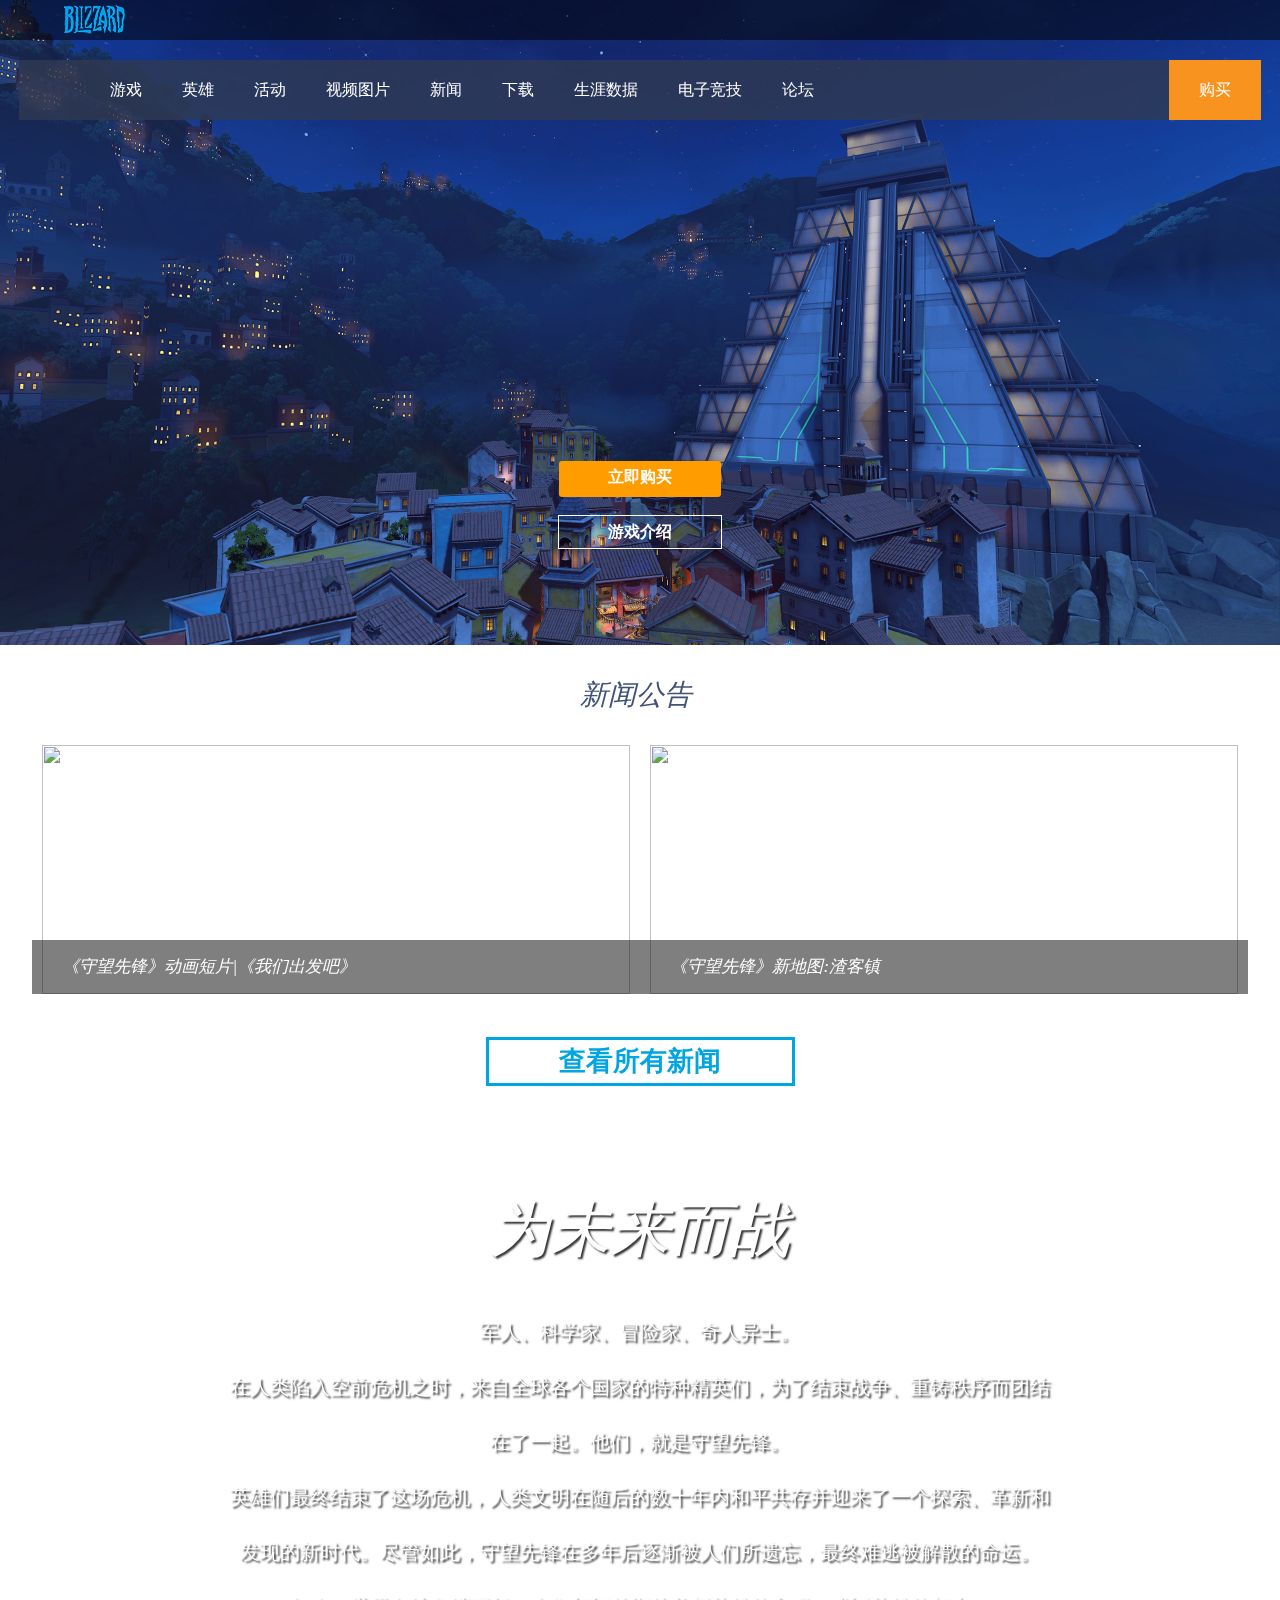
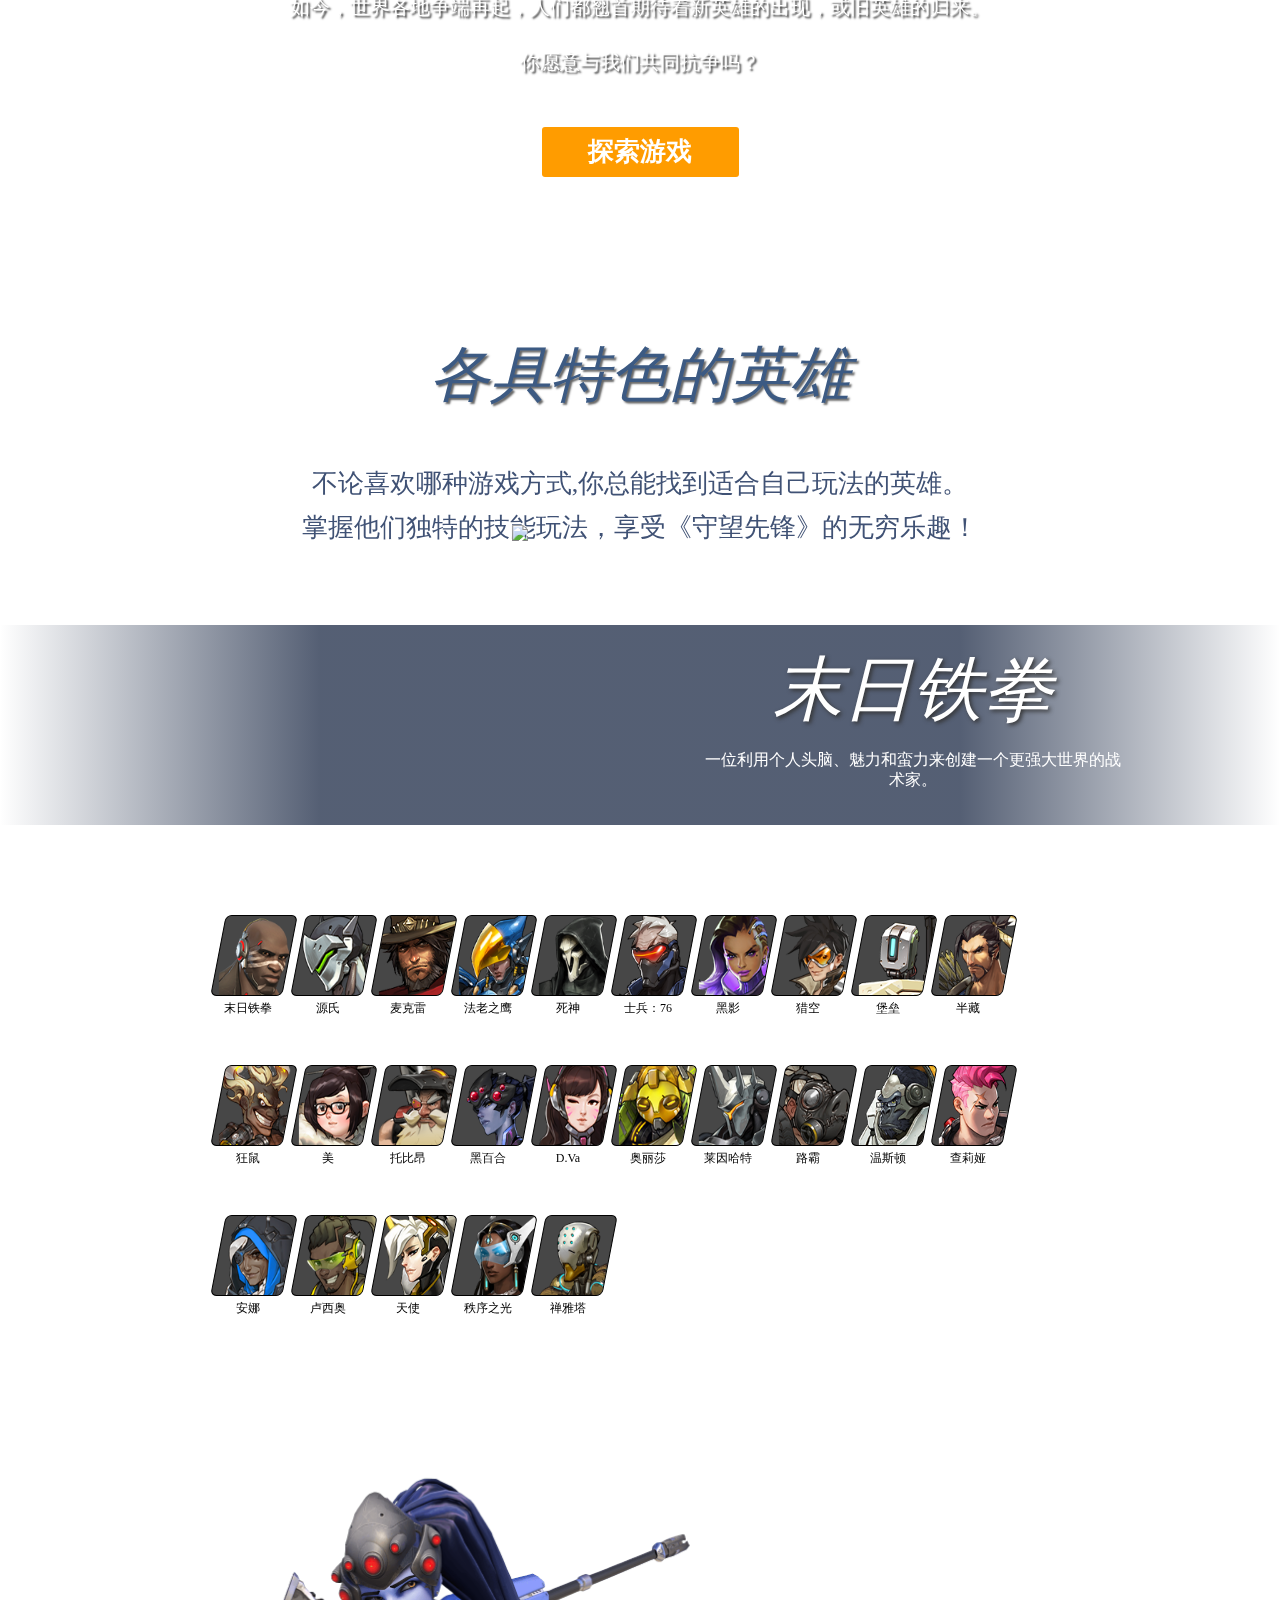
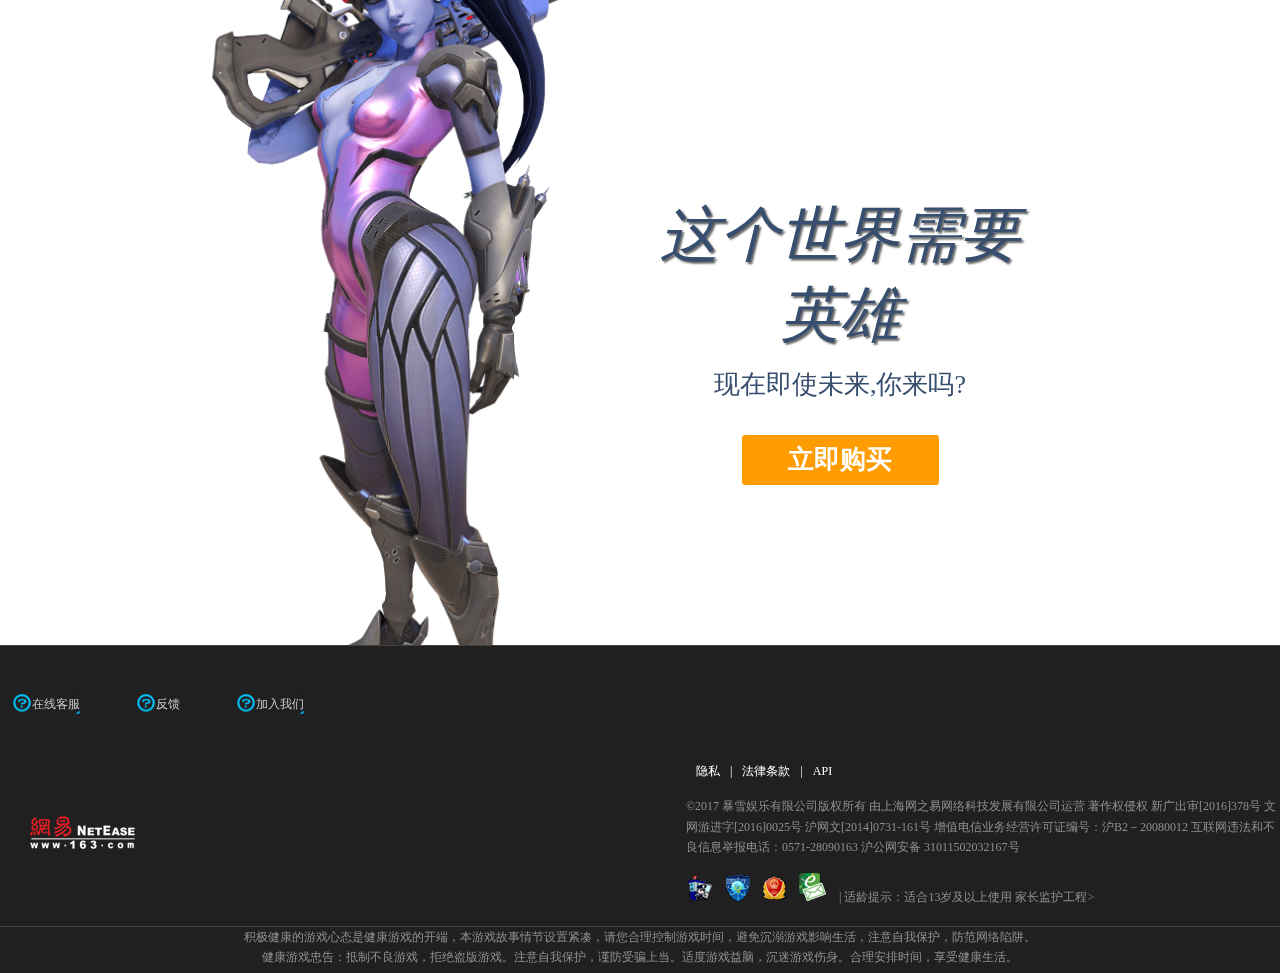
==== index.html @ 8cbaaf4b "first commit" ====
<!DOCTYPE html>
<html lang="en">
<head>
	<meta charset="UTF-8">
	<meta name="viewport" content="width=device-width,initial-scale=1, maximum-scale=1, minimum-scale=1, user-scalable=no">
	<title>《守望先锋》官方网站</title>
	<link rel="stylesheet" type="text/css" href="css/style.css">
	<link rel="stylesheet" type="text/css" href="css/index.css">
	<script src="js/jquery.min.js" type="text/javascript"></script>
	<script src="js/vidbg.js"></script>
	<script src="js/main.js"></script>
	<script src="js/template.js"></script>
</head>
<body>
<section>
	<header>
		<!-- js当检测到浏览器宽度小于等于1300px时不加载下面的注释代码 -->
		<div style="height:0;width:100%;z-index:-99;position:absolute;">
		    <div style="height:100%;width:100%;">
		      <section style="width:100%;height:100vh;z-index:-999;" class="section-first" data-vidbg-bg="mp4: video/3in1.mp4, poster: media/fallback.jpg" data-vidbg-options="loop: true, muted: true, overlay: false">
		      </section>
		  </div>
		</div>
		<div id="nav-top">
			<div class="navPc">
				<div class="navCenter">
					<a href="#"><div class="bzLogo"></div></a>
				</div>
			</div>
			<!-- 手机点击菜单的遮罩层 -->
			<div class="maskLayer"></div>
			<div class="navMobile">
				<div class="leftList">
					<!-- 手机端左侧navBar 点击list图标出现 -->
					<div class="Navbar-modleContent">
						<div class="Navbar-siteMenuLogo">
							<a href="#"><img src="images/ow-logo-small.png" alt=""></a>
						</div>
						<div class="Nav">
							<ul class="Nav-list">
								<li class="Nav-item"><a href="javascript:void(0);" class="Nav-link m-active">首页</a></li>
								<li class="Nav-item">
									<a href="javascript:void(0);" class="Nav-link">游戏
										<span class="dropdownIcon"></span>
									</a>
									<ul class="Nav-subNav">
										<li class="Nav-item"><a href=""  class="Nav-link">概述</a></li>
										<li class="Nav-item"><a href=""  class="Nav-link">补丁</a></li>
									</ul>
								</li>
								<li class="Nav-item"><a href="" class="Nav-link">英雄</a></li>
								<li class="Nav-item">
									<a href="javascript:void(0);" class="Nav-link">活动
										<span class="dropdownIcon"></span>
									</a>
									<ul class="Nav-subNav">
										<li class="Nav-item"><a href=""  class="Nav-link">雪国仙境</a></li>
										<li class="Nav-item"><a href=""  class="Nav-link">万圣夜惊魂</a></li>
										<li class="Nav-item"><a href=""  class="Nav-link">夏季运动会</a></li>
										<li class="Nav-item"><a href=""  class="Nav-link">周年庆典</a></li>
										<li class="Nav-item"><a href=""  class="Nav-link">国王行动</a></li>
									</ul>
								</li>
								<li class="Nav-item"><a href="" class="Nav-link">视频图片</a></li>
								<li class="Nav-item"><a href="" class="Nav-link">新闻</a></li>
								<li class="Nav-item"><a href="" class="Nav-link">下载</a></li>
								<li class="Nav-item"><a href="" class="Nav-link">生涯数据</a></li>
								<li class="Nav-item">
									<a href="" class="Nav-link">电子竞技
										<span class="u-rotateMinus45">→</span>
									</a>
								</li>
								<li class="Nav-item"><a href="" class="Nav-link">论坛</a></li>
							</ul>
						</div>
						<div class="u-textCenters"><a href="" class="btn-orange">立即购买</a></div>
						<div class="Navbar-siteMenuLogo"><img src="images/1%2Ffsbnet%2Fblizzard.png" alt=""></div>
						<div class="Navbar-modalClose"><span></span></div>
					</div>
				</div>
				<div class="rightList">
					<div class="Navbar-modalContent">
						<a href="" class="Navbar-mobileModalLogo">
							<span></span>
						</a>
						<div class="Navbar-accountDropdownLoggedOut">
							<div class="Navbar-modalSection">
								<a href="">
									<button class="Navbar-button">登录</button>
								</a>
							</div>
							<a href="" class="Navbar-accountDropdownLink Navbar-accountDropdownSupport">
								<div class="Navbar-icon1 Navbar-accountDropdownLinkIcon"></div>
								<div class="Navbar-accountDropdownLinkLabel">支持</div>
							</a>
							<a href="" class="Navbar-accountDropdownLink Navbar-accountDropdownSupport">
								<div class="Navbar-icon2 Navbar-accountDropdownLinkIcon"></div>
								<div class="Navbar-accountDropdownLinkLabel">账户</div>
							</a>
							<a href="" class="Navbar-accountDropdownLink Navbar-accountDropdownSupport">
								<div class="Navbar-icon3 Navbar-accountDropdownLinkIcon"></div>
								<div class="Navbar-accountDropdownLinkLabel">注册</div>
							</a>
						</div>
						<a href="" class="Navbar-modalLink">
							<div class="Navbar-modalLinkLabel">首页</div>
						</a>
						<div class="Navbar-gamesExpandable">
							<div class="Navbar-expandableToggle">
								<div class="Navbar-expandableLabel">游戏</div>
								<div class="Navbar-expandableIcon"></div>
							</div>
							<div class="Navbar-expandableContainer">
								<div class="Navbar-expandableContent">
									<ul class="Navbar-gameList">
										<a href="" class="Navbar-expandableItem">
											<div class="Navbar-expandableItemImage"></div>
											<div class="Navbar-expandableItemLabel">
												守望先锋<span class="Navbar-registered">®</span>
											</div>
										</a>
										<a href="" class="Navbar-expandableItem">
											<div class="Navbar-expandableItemImage"></div>
											<div class="Navbar-expandableItemLabel">
												魔兽世界<span class="Navbar-registered">®</span>
											</div>
										</a>
										<a href="" class="Navbar-expandableItem">
											<div class="Navbar-expandableItemImage"></div>
											<div class="Navbar-expandableItemLabel">
												炉石传说<span class="Navbar-registered">®</span>
											</div>
										</a>
										<a href="" class="Navbar-expandableItem">
											<div class="Navbar-expandableItemImage"></div>
											<div class="Navbar-expandableItemLabel">
												风暴英雄<span class="Navbar-registered">®</span>
											</div>
										</a>
										<a href="" class="Navbar-expandableItem">
											<div class="Navbar-expandableItemImage"></div>
											<div class="Navbar-expandableItemLabel">
												星际争霸<span class="Navbar-registered">®</span> II
											</div>
										</a>
										<a href="" class="Navbar-expandableItem">
											<div class="Navbar-expandableItemImage"></div>
											<div class="Navbar-expandableItemLabel">
												暗黑破坏神<span class="Navbar-registered">®</span> III
											</div>
										</a>
									</ul>
								</div>
							</div>
						</div>


						<a href="" class="Navbar-modalLink">
							<div class="Navbar-modalLinkLabel">商城</div>
						</a>
						<a href="" class="Navbar-modalLink">
							<div class="Navbar-modalLinkLabel">新闻</div>
						</a>
						<div class="Navbar-esportsExpandable">
							<div class="Navbar-expandableToggle">
								<div class="Navbar-expandableLabel">电子竞技</div>
								<div class="Navbar-expandableIcon"></div>
							</div>
							<div class="Navbar-expandableContainer">
								<div class="Navbar-expandableContent">
									<ul class="Navbar-esportList">
										<a href="" class="Navbar-expandableItem">
											<div class="Navbar-expandableItemLabel">守望先锋电竞官网</div>
										</a>
										<a href="" classs="Navbar-expandableItem">
											<div class="Navbar-expandableItemLabel">- 守望先锋联赛</div>
										</a>
										<a href="" class="Navbar-expandableItem">
											<div class="Navbar-expandableItemLabel">- 守望先锋世界杯</div>
										</a>
										<a href="" class="Navbar-expandableItem">
											<div class="Navbar-expandableItemLabel">- 守望先锋职业系列赛</div>
										</a>
										<a href="" class="Navbar-expandableItem">
											<div class="Navbar-expandableItemLabel">炉石传说黄金系列赛</div>
										</a>
										<a href="" class="Navbar-expandableItem">
											<div class="Navbar-expandableItemLabel">HGC黄金风暴联赛</div>
										</a>
										<a href="" class="Navbar-expandableItem">
											<div class="Navbar-expandableItemLabel">星际争霸II黄金职业联赛</div>
										</a>
										<a href="" class="Navbar-expandableItem">
											<div class="Navbar-expandableItemLabel">魔兽争霸III黄金联赛</div>
										</a>
									</ul>
								</div>
							</div>
						</div>
						<div class="Navbar-modalClose">
							<span></span>
						</div>
					</div>
				</div>
				<a class="centerList">
					<img src="images/1%2Ffsbnet%2Fow-logo-mobile.png" alt="">
				</a>
			</div>

		</div>
		<nav class="mainNav">
			<ul class="navList">
				<li class="navLogo"><a href="#"></a></li>
				<li class="nav gameA "><a href="#" class="navWd">游戏</a>
					<ul class="secnav">
						<li class="secsay"><a href="#">概述</a></li>
						<li class="secding"><a href="#">补丁</a></li>
					</ul>
				</li>
				<li class="nav"><a href="hero.html" class="navWd">英雄</a></li>
				<li class="nav gameB "><a href="#" class="navWd">活动</a>
					<ul class="secnav">
						<li><a href="#">夏季运动会</a></li>
						<li><a href="#">周年庆典</a></li>
						<li><a href="#">国王行动</a></li>
					</ul>
				</li>
				<li class="nav"><a href="video.html" class="navWd">视频图片</a></li>
				<li class="nav"><a href="news.html" class="navWd">新闻</a></li>
				<li class="nav"><a href="download.html" class="navWd">下载</a></li>
				<li class="nav"><a href="#" class="navWd">生涯数据</a></li>
				<li class="nav"><a href="#" class="navWd">电子竞技</a></li>
				<li class="nav"><a href="#" class="navWd">论坛</a></li>
				<li class="buyWd"><a href="#"  class="navWd">购买</a></li>
			</ul>
		</nav>
		<div class="logo"></div>
		<div class="buy"><a href="#">立即购买</a></div>
		<div class="introduce"><a href="#" class="introWd">游戏介绍</a></div>
		<div class="newsBest">
			<div class="flex-item">
				<img src="images/1%2Fassets%2Fimg%2Fpages%2Fhome%2Fanniversary%2Fgoty.png" alt="" class="goty">
			</div>
		</div>
	</header>
	<article>
		<div class="bg"></div>
		<div class="news">
			<ul class="newsNitice"><i>新闻公告</i></ul>
			<ul id="newsCon">
			</ul>
			<a href="#"><ul class="lookNews">查看所有新闻</ul></a>
		</div>			
		<div class="future">
			<ul class="futruePic"></ul>
			<ul class="futrueWd">
				<i>为未来而战</i><br>
					军人、科学家、冒险家、奇人异士。 <br>
					在人类陷入空前危机之时，来自全球各个国家的特种精英们，为了结束战争、重铸秩序而团结<br>在了一起。他们，就是守望先锋。<br> 
					英雄们最终结束了这场危机，人类文明在随后的数十年内和平共存并迎来了一个探索、革新和<br>发现的新时代。尽管如此，守望先锋在多年后逐渐被人们所遗忘，最终难逃被解散的命运。 <br>
					如今，世界各地争端再起，人们都翘首期待着新英雄的出现，或旧英雄的归来。<br> 
					你愿意与我们共同抗争吗？</ul>
			<ul class="search">探索游戏</ul>
		</div>
		<div id="hero"></div>
		<div class="black"></div>
		<div id="need">
			<div class="pic"></div>
			<li class="need"><i>这个世界需要英雄</i></li>
			<li class="now">现在即使未来,你来吗?</li>
			<li class="now"><p class="nowBuy">立即购买</p></li>
		</div>
		<!-- 只有width为375以下才会出现 -->
		<div class="phoneExcessive">
			
		</div>
		<!-- pad最小宽768px的立即购买 -->
		<div class="padBuy">
			<h2>立即购买</h2>
			<div class="padBg">
				<div class="padPeople"></div>
			</div>
			<div class="padWd">
				<p>
					现在即使未来,你来吗?
					<br />
					这个世界需要英雄
				</p>
			</div>
		</div>
	</article>
	<footer>
		<div class="center">
			<div class="inline">
				<ul><a href="#">在线客服</a></ul>
				<ul><a href="#">反馈</a></ul>
				<ul><a href="#">加入我们</a></ul>
			</div>
			<div class="con">
				<ul class="footBzLogo">
					<li class="BzH"></li>
					<li><a href="#"> <img src="images/1%2Fimages%2Flayout%2Fblizzard.png" alt=""></a></li></ul>
				<ul class="footWyLogo">
					<li class="WyH"></li>
					<li><a href="#"> <img src="images/k6LwtZg9qTLV+L1H8dcCDABpa1LfmJxl3wAAAABJRU5ErkJggg==.png" alt=""></a></li></ul>
				<ul class="police">
					<li class="privacy">
						<a href="#">隐私</a><span>|</span><a href="#">法律条款</a><span>|</span><a href="#">API</a>
					</li>
					<li class="myself">©2017 暴雪娱乐有限公司版权所有 由上海网之易网络科技发展有限公司运营 著作权侵权 新广出审[2016]378号
										文网游进字[2016]0025号 沪网文[2014]0731-161号 增值电信业务经营许可证编号：沪B2－20080012
										互联网违法和不良信息举报电话：0571-28090163 沪公网安备 31011502032167号
					</li>
					<li class="police_hint">
						<a href="#"><img src="images/police.png" alt=""></a>
						<a href="#"><img src="images/sAAAAASUVORK5CYII=.png" alt=""></a>
						<a href="#"><img src="images/sgs-icon.png" alt=""></a>
						<a href="#"><img src="images/icon20120516.png" alt=""></a>
						| 适龄提示：适合13岁及以上使用   家长监护工程>
					</li>
				</ul>
			</div>
			<div class="hint">
				积极健康的游戏心态是健康游戏的开端，本游戏故事情节设置紧凑，请您合理控制游戏时间，避免沉溺游戏影响生活，注意自我保护，防范网络陷阱。 <br/>
				健康游戏忠告：抵制不良游戏，拒绝盗版游戏。注意自我保护，谨防受骗上当。适度游戏益脑，沉迷游戏伤身。合理安排时间，享受健康生活。
			</div>
		</div>
	</footer>
</section>
<script>
	//手机端弹出层菜单
	$('.leftList').click(function(){
		$('.Navbar-modleContent').animate({'display':'block'},
			function(){
				$('.Navbar-modleContent').animate({'left':'0'},
				function(){
					$('.maskLayer').show();
			})
		});
	});

	$('.Navbar-modalClose').eq(0).click(function(){
		$('.Navbar-modleContent').animate({'left':'-320px'},
			function(){
				$('.Navbar-modleContent').css({'display':'none'})
		});
	});
		
	$('.rightList').click(function(){
		$('.Navbar-modalContent').animate({'display':'block'},
			function(){
				$('.Navbar-modleContent').animate({'left':'0'},
				function(){
					$('.maskLayer').show();
			})
		});
	});

	$('.Navbar-modalClose').eq(1).click(function(){
		$('.Navbar-modleContent').animate({'left':'-320px'},
			function(){
				$('.Navbar-modalContent').css({'display':'none'},
				function(){
					$('.maskLayer').hide();
			})
		});
	});		
	//弹出层菜单的二级菜单
	$('.Nav-item').eq(1).click(function(){
		$('.Nav-subNav').eq(0).stop().slideToggle();
	});
</script>

</body>
</html>
---- css/style.css ----
@charset "utf-8";

/* CSS Document */

body,header,ul,ol,li,p,dl,dt,dd,input,form,h1,h2,h3,h4,h5,h6,video,i {margin: 0; padding: 0;}
img {border: none;}
ul {list-style: none;}
li {list-style: none;}
body {font-size: 12px;line-height: 1.7em;}
a {text-decoration: none; color: #000;}
input:focus {outline: none}
.fl { float: left}
.fr {float: right}
.abs {position: absolute}
.rel {position: relative}
.clear {clear: both;height: 0;overflow: hidden;}
/* section begin */

/* header begin */
header{height:784px;width:100%;position:relative;}

header .covervid-wrapper { 
position: absolute; 
top: -70px; 
left: 0;
width: 100%;
z-index: -999;
margin:0 auto;} 
header #nav-top{width: 100%;height:35px;background:rgba(0,0,0,.5);padding-top:5px;}
header #nav-top .navCenter{width: 90%;margin:0 auto;}
header #nav-top .navCenter .bzLogo{float:left;width: 63px;height: 30px;background:url(../images/jveAJdl8KpNHUTXAAAAAElFTkSuQmCC.png) no-repeat -18px -81px;}
header #nav-top .navCenter .bzLogo:hover{background:url(../images/jveAJdl8KpNHUTXAAAAAElFTkSuQmCC.png) no-repeat -18px -125px;}
header nav{position:relative;width: 96%;margin:0 auto;height:60px;background:rgba(48,58,82,0.8);margin-top: 20px;line-height:60px;padding:0 0 0 1%;z-index:9;}
header nav ul.navList li{float:left;}
header nav ul.navList li.navLogo{width:245px;height:60px;}
header nav ul.navList li.navLogo>a{display:block;width:100%;height:100%;background:url(../images/ow-logo-mobile.png) no-repeat center;}
header nav ul.navList li.nav{font-size:16px;padding:0 20px;}
header nav ul.navList li.nav:hover{background:#505866;cursor:pointer;}
header nav ul.navList li.gameA{background:url(../images/1%2Fassets%2Fimg%2Ficons%2Fmenus%2Fcaret-gray.png) no-repeat right center;}
header nav ul.navList li.gameA:hover .secnav{display:block;}
header nav ul.navList li.gameA .secnav{display:none;width: 85%;padding-left:15%;position:absolute;left:0;top:60px;background:rgba(48,58,82,0.9);}
header nav ul.navList li.gameA .secnav li{font-size:12px;}
header nav ul.navList li.gameA .secnav li a{margin:0 20px;padding-left:10px;}
header nav ul.navList li.gameA .secnav li a:hover{border-left:1px solid #66D9EF;}
header nav ul.navList li.gameB{background:url(../images/1%2Fassets%2Fimg%2Ficons%2Fmenus%2Fcaret-gray.png) no-repeat right center;}
header nav ul.navList li.gameB:hover .secnav{display:block;}
header nav ul.navList li.gameB .secnav{display:none;width:77%;padding-left:23%;position:absolute;left:0;top:60px;background:rgba(48,58,82,0.9);}
header nav ul.navList li.gameB .secnav li{font-size:12px;}
header nav ul.navList li.gameB .secnav li a{margin:0 20px;padding-left:10px;}
header nav ul.navList li.gameB .secnav li a:hover{border-left:1px solid #66D9EF;}
header nav ul.navList li.buyWd{float:right;background:#F7931E;padding:0 30px;font-size:16px;}
header nav ul.navList li.buyWd:hover{background:#FFB033;cursor:pointer;}
header nav ul.navList a.navWd{color:#fff;}
header .logo{background:url(../images/esports-ow.png) no-repeat;width: 200px;height: 360px;margin:0 auto;margin-top:50px;}

header .buy{width: 198px;height: 54px;line-height:54px;background:#FF9C00;margin:0 auto;font-size:32px;text-align:center;font-weight:800;border-radius: 3px; cursor: pointer;}
header .buy:hover{background:#FFB033;cursor:pointer;}
header .buy a{color:#fff;}
header .introduce{width: 192px;font-size:16px;font-weight:800;height: 32px;line-height:32px;border:3px solid #fff;text-align:center;margin:0 auto;margin-top:18px;}
header .introduce a{color:#fff;}
header .introduce:hover{background:#fff;cursor:pointer;}
header .introduce:hover .introWd{color:#000;}
/*手机端遮罩层*/
.maskLayer{display:none;position:fixed;top:0;left:0;height:100vh;width:100vh;background:rgba(0,0,0,.5);z-index:1;overflow:hidden;}

/*手机端左侧navBar 点击list图标出现*/
.Navbar-modleContent{width:320px;height:736px;z-index:30;background:#2a3751;position:fixed;z-index:99999999;top:0;left:-320px;bottom:0;overflow-x:hidden;overflow-y:auto;}
.Navbar-siteMenuLogo{width:160.2px;position:relative;margin:20px auto;text-align:center;}
.Nav{box-sizing:border-box;}
.Nav-list{}
.Nav-item{font-size: inherit;}
.Nav-link{color: rgba(255,255,255,.85);border-top: 1px solid #313d56;position: relative;display: block;letter-spacing: .05em;padding: 15px 25px;text-align: left;border-left: 4px solid transparent;}
/*电子竞技的箭头*/
.u-rotateMinus45{display:inline-block;transform:rotate(-45deg);color: rgba(255,255,255,.85);}
.Nav-subNav{display:none;list-style:none;margin:0;padding:0;}
/*二级菜单的箭头*/
.dropdownIcon{display:inline-block;width:16px;height:16px;margin-left:5px;vertical-align:middle;background:url(../images/jveAJdl8KpNHUTXAAAAAElFTkSuQmCC.png) no-repeat -145px -128px;}

/*点击关闭*/
.Navbar-modalClose{position:absolute;z-index:31;top:0;left:0;height:48px;width:48px;color:#00aeff;transition:color 200ms,background-color 200ms;cursor:pointer;}
.Navbar-modalClose span{position:absolute;top:12px;bottom:12px;left:12px;right:12px;width:24px;height:24px;background:url(../images/jveAJdl8KpNHUTXAAAAAElFTkSuQmCC.png) no-repeat -96px -125px;color:#00aeff;}
/*购买*/
.u-textCenters{box-sizing:border-box;}
.btn-orange{box-sizing:border-box;display:block;width:100%;text-align:center;padding:15px 25px;border-left:4px solid transparent;background:#f7931e;line-height:1;font-size:1.3rem;color:rgba(255,255,255,.85);border-top:1px solid #313d56;letter-spacing:.05em;}


/*手机端右侧navBar 点击list头像图标出现*/
.Navbar-modalContent{width:320px;height:736px;z-index:30;background:#151A23;position:fixed;top:0;right:-320px;bottom:0;overflow-x:hidden;overflow-y:auto;font-size:16px;color:#B9BABD;}
.Navbar-modalContent>a{display:block;box-sizing:border-box;color:#B9BABD;}
.Navbar-mobileModalLogo{height:80px;color:#00aeff;position:relative;box-sizing:border-box;}
.Navbar-mobileModalLogo span{position:absolute;top:50%;left:50%;width:89px;height:40px;background:url(../images/jveAJdl8KpNHUTXAAAAAElFTkSuQmCC.png) no-repeat -18px -17px;transform: translate(-50%,-50%);}
.Navbar-accountDropdownLoggedOut{box-sizing:border-box;border-top: solid 1px rgba(255,255,255,.08);}
.Navbar-modalSection{padding:20px;}

/*登录按钮*/
.Navbar-modalSection:first-child{border-top: none;}
.Navbar-button{width:100%;display:inline-block;background:#0e86ca;border:1px solid #00aeff;padding:8px 50px;text-align:center;cursor:pointer;color:#fff;border-radius:3px;font-size:16px;font-family:"Source Sans Pro",Helvetica,Arial,sans-serif;}

.Navbar-accountDropdownLink{display:flex;flex-direction:row;align-items:center;border-top:1px solid rgba(255,255,255,.08);padding:0 20px;height:44px;line-height:44px;font-size:16px;}
.Navbar-accountDropdownLinkIcon{display:inline-block;width:1.5em;height:1.5em;margin-right:5px;background:url(../images/jveAJdl8KpNHUTXAAAAAElFTkSuQmCC.png) no-repeat;}
.Navbar-icon1{background-position:-141px -72px;}
.Navbar-icon2{background-position:-141px -14px;}
.Navbar-icon3{background-position: -198px -16px;}
.Navbar-accountDropdownLinkLabel{display:inline-block;color:#B9BABD;}
.Navbar-modalContent .Navbar-modalLink{display:flex;flex-direction:row;align-items:center;border-top:1px solid rgba(255,255,255,.08);padding:0 20px;height:44px;}

/*游戏*/
.Navbar-modalLinkLabel{display:inline-block;line-height:1.4;box-sizing:border-box;}
.Navbar-gamesExpandable,.Navbar-expandableToggle{position:relative;box-sizing:border-box;}
.Navbar-expandableToggle{display:flex;flex-direction:row;align-items:center;border-top:1px solid rgba(255,255,255,.07);cursor:pointer;height:44px;line-height:44px;padding:0 20px;}
.Navbar-expandableLabel{display:inline-block;}
.Navbar-expandableIcon{width:16px;height:16px;margin-left:5px;background:url(../images/jveAJdl8KpNHUTXAAAAAElFTkSuQmCC.png) no-repeat -145px -126px;}

/*游戏列表*/
.Navbar-expandableContainer{position:relative;border-top:1px solid rgba(255,255,255,.08);display:none;}
.Navbar-expandableContent{position:absolute;bottom:0;left:0;right:0;}
.Navbar-expandableItemImage{background:url(../images/1%2Ffsbnet%2Flogo-mobile-ow.png) no-repeat;margin-right:5px;width:1.5em;height:1.5em;display:inline-block;background-size:cover;}
.Navbar-expandableItem{display:flex;flex-direction:row;align-items:center;border-top:1px solid rgba(255,255,255,.07);cursor:pointer;height:44px;line-height:44px;padding:0 20px;color: #00aeff;} 
.Navbar-esportsExpandable{position:relative;}
.navMobile{display:none;}
/* header end */

/* footer begin */
section footer{height:327px;border-top:1px solid #414141; background:#202020;}
section footer .center{width: 1000px;margin:0 auto;}
section footer .center .inline{height:67px;padding-top:48px;}
section footer .center .inline ul{float:left;padding-left:22px;margin-left:10px;margin-right:44px;background:url(../images/jveAJdl8KpNHUTXAAAAAElFTkSuQmCC.png) no-repeat -140px -100px;}
section footer .center .inline ul a{color:#ccc;}
section footer .center .inline ul a:hover{color:#fff;}
section footer .center .con{height: 165px;}
section footer .center .con ul{float:left;}
section footer .center .con ul.footBzLogo li.BzH{height:15px;}
section footer .center .con ul.footWyLogo{margin-left:30px;}
section footer .center .con ul.footWyLogo li.WyH{height:55px;}
section footer .center .con ul.police{float:right;width: 594px;}
section footer .center .con ul.police li.privacy{color:#fff;}
section footer .center .con ul.police li.privacy a{color:#FFF;margin:0 10px;}
section footer .center .con ul.police li.myself{margin-top:15px;color:#8F8F8F;}
section footer .center .con ul.police li.police_hint{height:36px; line-height:36px;margin-top:15px;color:#8F8F8F;line-height:36px;clear:both;}
section footer .center .con ul.police li.police_hint a{margin-right:10px;}
section footer .center .hint{height:45px;border-top:1px solid #414141;text-align:center;color:#8F8F8F;line-height:20px;}
/* footer end */

/* section end */


/*1300px兼容*/
@media screen and (max-width:1300px) {
    /*logo*/
    header nav ul.navList li.navLogo{width:58px;height:58px;}
    header nav ul.navList li.navLogo>a{display:block;width:100%;height:100%;background:url(../images/1%2Fassets%2Fimg%2Fnav-logo-condensed.png) no-repeat center;}
    header .logo{width:100%;height:149px;margin:0;background:url(../images/1%2Fassets%2Fimg%2Fpages%2Fhome%2Fanniversary%2Flogo-dark-overwatch-text.png) no-repeat center;}
    header .buy{width:162px;height:36px;font-size:1.6rem;margin-top:12rem;}
    header .buy>a{font-size:1rem;line-height:2rem;display:block;}
    header .introduce{width:162px;border:1px solid #fff;}
    section footer .center{width:100%;}
}
@media screen and (max-width:768px) {
    /*logo*/
    header nav ul.navList li.navLogo{width:58px;height:58px;}
    header nav ul.navList li.navLogo>a{display:block;width:100%;height:100%;background:url(../images/1%2Fassets%2Fimg%2Fnav-logo-condensed.png) no-repeat center;}
    header .logo{width:100%;height:106px;margin:0;background:url(../images/1%2Fassets%2Fimg%2Fpages%2Fhome%2Fanniversary%2Flogo-dark-overwatch-text.png) no-repeat center;}
    header nav ul.navList li.nav{font-size:0.8rem;padding:0 16px;}
    header nav ul.navList li.buyWd{float:right;background:#F7931E;padding:0 12px;font-size:0.8rem;}
    header .buy{width:180px;height:36px;font-size:1.6rem;margin-top:9rem;}
    header .buy>a{font-size:1rem;height:2rem;line-height:2rem;display:block;color:#000;}
    header .introduce{width:180px;border:1px solid #fff;font-size:0.9rem;}
    footer .inline,footer .footBzLogo,footer .footWyLogo,footer .hint{display:none;}
    section footer .center{width:768px;}
    section footer{height:358px;width:100%;}
    section footer .center .con{width:100%;height:125px;padding:50px 0;margin:0;}
    section footer .center .con .police{padding:0 38px 30px;border-bottom:1px solid #383838;}
    section footer .center .con ul.police{float:left;width: 594px;}
}
@media screen and (max-width:414px) {
    header nav,header #nav-top .navPc{display:none;}
    header #nav-top{height:48px;padding:0;}
    .navMobile{display:block;}
    header #nav-top .navMobile{height:48px;}
    header #nav-top .navMobile .leftList{height:48px;width:48px;float:left;background:url(../images/jveAJdl8KpNHUTXAAAAAElFTkSuQmCC.png) no-repeat -188px -67px;}
    header #nav-top .navMobile .rightList{height:48px;width:48px;float:right;background:url(../images/jveAJdl8KpNHUTXAAAAAElFTkSuQmCC.png) no-repeat -188px -100px;}
    header #nav-top .navMobile .centerList{display:block;width:126px;margin:0 auto;}
    header #nav-top .navMobile .centerList img{height:48px;}
    /*logo*/
    header .logo{width:80vw;margin:0 auto;background-size:cover;height:65px;}
    header .buy{margin-top:200px;}
   .newsBest{padding:0 24px 18px 24px;display:flex;flex-direction:column-reverse;justify-content: space-between;align-items:center;}
   .goty{width:18vmin;max-width:296px;min-width:140px;padding-top:3.8vw;height:auto;border:none;}   
   section footer .center .con ul.police{margin-top:50px;}
   section footer .center{width:100%;}
   section footer .center .con{width:100%;margin:0;padding:0;box-sizing:border-box;}
   section footer .center .con ul.police{width:100%;box-sizing:border-box;}
}
---- css/index.css ----
@charset "utf-8";

/* CSS Document */
/* section begin */

/* header begin */
header{height:100vh;background:none;}

header .newsBest{position:absolute;bottom:20px;left:0;height:20%;width:95%;overflow:hidden;}
header .newsBest .flex-item{display:flex;justify-content:flex-end;height:100%;}
header .newsBest .flex-item img{height:100%;}
/* header end */

/* article begin */
article{height: 100%;width: 100%;}
article .bg{height:100%;width:100%;position:fixed;bottom:0;left:0;background:url(../images/download.jpg) no-repeat;z-index: -9999;background-size:100%;}
article .news{width: 100%;height:510px;background:#fff;}
article .news .newsNitice{margin:0 auto; width: 120px;height:100px;line-height:100px;font-size:28px;color:#405275;}
article .news #newsCon{margin:0 auto;height: 249px;width: 1190px;}
article .news #newsCon #pic{position:relative;float:left;width: 570px;height: 249px;margin-right:25px;cursor:pointer;}
#pic img{width: 570px;height: 249px;}
#pic i{display:block;height:54px;background:rgba(0,0,0,0.5);position:absolute;bottom:0;left:0;width: 95%;line-height:54px;padding-left:5%;font-size:17px;color:#fff;}
article .news .lookNews{width: 303px;height: 43px;border:3px solid #00A5E2;font-weight:800;color:#00A5E2;margin:0 auto;line-height:43px;font-size:27px;text-align:center;margin-top:43px;}
article .news .lookNews:hover{cursor: pointer;background:#00A5E2;color:#fff;}
article .future{height:690px;width: 100%;background:url(../images/1%2Fassets%2Fimg%2Fpages%2Fhome%2Fcairo-desktop.jpg) no-repeat center center; background-size:cover;}
article .future ul.futruePic{display:none;}
article .future ul.futrueWd{width:1000px;margin:0 auto;height: 80%;font-size:20px;text-align:center;color:#fff;text-shadow: 2px 2px 2px #333;line-height:55px;}
article .future ul.futrueWd>i{font-size:60px;line-height:150px;}
article .future .search{margin:0 auto;width: 197px;height: 50px;text-align:center;line-height:50px;background:#FF9C00;margin-top:20px;border-radius:3px;cursor:pointer;color:#fff;font-size:26px;font-weight:800;}
article .future .search:hover{background:#FFB033;}
article #hero{height:1160px;background:url(../images/1%2Fassets%2Fimg%2Fpages%2Fhome%2Fcandy.jpg) no-repeat #fff;}
article #hero #heroWd{width: 733px;height:285px;margin:0 auto;text-align:center;padding-top:95px;}
article #heroi{display:block;font-size:60px;color:#3C5A83;text-shadow:2px 2px 2px  #666;height:70px;line-height:70px;}
article #heroCon{font-size:26px;line-height:44px;margin-top:52px;color:#405275;}
article #hero #heroShow{height:760px;width: 100%;}
article #hero #heroShow #heroPicIntro{width: 100%;height:200px;background-image: -webkit-linear-gradient(left,
	rgba(42,55,81,0),
	rgba(42,55,81,.8)25%,
	rgba(42,55,81,.8)75%,
	rgba(42,55,81,0));
position:relative;}
article #hero #heroShow #heroPicIntro #changePic{height:400px;position:absolute;top:-100px;left:40%;}
article #hero #heroShow #heroPicIntro #heroDes{display:block;width: 418px;text-align:center;height:80px;position:absolute;left:55%;top:25px;font-size:70px;color:#fff;text-shadow: 2px 2px 4px #333;line-height: 80px;}
article #hero #heroShow #heroPicIntro #heroIntro{display:block;width: 418px;text-align:center;font-size:16px;line-height:20px;color:#fff;position:absolute;left:55%;top:125px;}
article #hero #heroShow #heroPor{height:300px;padding-top:118px;width: 1170px;margin:0 auto;text-align:center;}
article #hero #heroShow #herohead{float:left;width: 70px;height: 110px;margin-right:10px;margin-bottom:40px;position:relative;}
article #hero #heroShow .heroheadPic{background:#474747;height:79px;width: 70px;overflow:hidden;border:1px solid #000;transform:skew(-0.19rad);border-radius:6px;cursor:pointer;position:absolute;top:0;}
article #hero #heroShow .heroheadPic img{width: 80px;height: 80px;transform:skew(0.19rad)}
article #hero #heroShow #herohead .heroheadwd{width: 70px;height:20px;text-align:center;border-radius:5px;position:absolute;top:83px;right:5px;}

article .black{height:400px;}

article #need{padding-left:50%;padding-top:50px;height:450px;background:url(../images/1%2Fassets%2Fimg%2Fbg-museum.jpg) no-repeat;background-size:100% 650px;position:relative;}
article #need .pic{width:587px;height:600px;position:absolute;bottom:0px;left:10%;background:url(../images/128Q2hX4DRTIiAAAAABJRU5ErkJggg==.png) no-repeat center;background-size:cover;}
article #need .need{font-size: 60px;color:#384E6F;line-height:80px;width: 400px;text-align:center;text-shadow:2px 2px 2px #666;}
article #need .now{font-size:26px;color:#384E6F;width: 400px;text-align:center;height:60px;line-height:60px;}
article #need .nowBuy{margin:0 auto;width: 197px;height: 50px;text-align:center;line-height:50px;background:#FF9C00;margin-top:20px;border-radius:3px;cursor:pointer;color:#fff;font-size:26px;font-weight:800;}
article #need .nowBuy:hover{background:#FFB033;}
/*768的pad底部上的立即购买*/
article .padBuy{display:none;height:540px;text-align:center;padding:44px 30px;background:rgb(243,241,245);}
article .padBuy>h2{width:100%;height:74px;margin-bottom:44px;text-shadow:0 4px 5px rgba(60,72,96,.5);font-size:3.6rem;font-style: italic;color:rgb(60,92,136);font-weight:400;}
article .padBuy .padBg{background:url(../images/1%2Fassets%2Fimg%2Fpages%2Fhome%2Fdorado-tablet.jpg) no-repeat top;background-size:cover;width:100%;min-height:17rem;position:relative;}
article .padBuy .padBg .padPeople{position:absolute;bottom:0;background:url(../images/1%2Fassets%2Fimg%2Fpages%2Fhome%2Fwidowmaker-default-tablet.png) no-repeat center;height:110%;width:100%;background-size:auto 100%;}
article .padBuy .padWd{background:url(../images/1%2Fassets%2Fimg%2Fpages%2Fhome%2Fgame-bg-tablet.png) no-repeat top;background-size:cover;width:100%;height:153px;padding:40px 14px 0;}
article .padBuy .padWd>p{line-height:2.47rem;font-size:2rem;color:rgb(64,82,117);}
.phoneExcessive{display:none;background: linear-gradient(180deg,rgba(251,230,233,0)0,#fbe6e9);width:100%;height:100px;}
/* article end */

/* footer begin */
/* footer end */

/* section end */

/*1300兼容*/
@media screen and (max-width:1300px) {
   header{background:none;}
   header{height:645px;background:url(../images/1%2Fassets%2Fimg%2Fpages%2Fhome%2Fanniversary%2Fhomepage-header-mobile-bg.jpg) no-repeat center;background-size:cover;}
   header .newsBest{position:absolute;bottom:20px;left:0;height:20%;width:95%;overflow:hidden;}
   header .newsBest .flex-item{display:flex;justify-content:flex-end;height:100%;}
   header .newsBest .flex-item img{height:100%;}
   article .bg{background-color:#DBDFEA;}
   article .news #newsCon{width:95%;margin:0 auto;}
   article .news #newsCon #pic{width:50%;box-sizing:border-box;float:left;margin:0;padding:0;margin-bottom: 15px;padding: 0 .8333%;}
   article .news #newsCon #pic img{width:100%;height:height:200px;}
   article .news #newsCon #pic i{width:100%;display:block;box-sizing:border-box;}
   article #hero{height:1100px;text-align:center;}
   article #hero #heroShow{height:560px;width: 100%;}
   article #hero #heroShow #heroPor{padding:90px 90px 0;width:100%;max-width:1024px;box-sizing:border-box;}
   article #need .pic{width:50%;height:158%;background:url(../images/[base64].png) no-repeat top;background-size:cover;}
   article .future ul.futrueWd{width:100%;margin:0 auto;height: 80%;font-size:20px;text-align:center;color:#fff;text-shadow: 2px 2px 2px #333;line-height:55px;}

}

@media screen and (max-width:768px) {
   article .bg{height:100%;width:100%;position:fixed;bottom:0;left:0;background:none;}
   header{height:551px;background:url(../images/1%2Fassets%2Fimg%2Fpages%2Fhome%2Fanniversary%2Fhomepage-header-mobile-bg.jpg) no-repeat center;background-size:cover;}
   article .news{height:380px;}
   article .news #newsCon{width:95%;margin:0 auto;height:145px;}
   article .news #newsCon #pic{width:50%;box-sizing:border-box;float:left;margin:0;padding:0;margin-bottom: 15px;padding: 0 .8333%;height:145px;}
   article .news #newsCon #pic img{width:100%;height:100%;}
   article .news #newsCon #pic i{width:100%;display:block;box-sizing:border-box;}
   article #hero{height:789px;text-align:center;}
   article #hero #heroWd{padding-top:20px;height:210px;}
   article #hero #heroWd #heroCon{margin-top:20px;}
   article #hero #heroShow{height:560px;width: 100%;}
   article #need .pic{width:50%;height:158%;background:url(../images/[base64].png) no-repeat top;background-size:cover;}
   article .future{width:100%;height:934px;background:url(../images/1%2Fassets%2Fimg%2Fpages%2Fhome%2Fcairo-tablet.jpg) no-repeat top #E5E0E7;}
   article .future ul.futrueWd{padding-top:330px;width:100%;line-height:2rem;height:550px;color:#405275;text-shadow:none;}
   article .future ul.futrueWd>i{font-size:2.4rem;text-align:center;}
   article .future .search{margin:0 auto;width: 197px;height: 50px;text-align:center;line-height:50px;background:#FF9C00;margin-top:-20px;border-radius:3px;cursor:pointer;color:#fff;font-size:26px;font-weight:800;}
   article #hero #heroShow #heroPicIntro{display:none;}
   article #hero #heroShow #heroPor{padding:0px 60px 0;width:100%;box-sizing:border-box;}
   article .black{display:none;}
   article #need{display:none;}
   article .padBuy{display:block;}

}

@media screen and (max-width:414px) {
   header{display:block}
   .flex-item{flex-grow: 0;}
   header .newsBest{width:100%;padding:0;}
   header .newsBest .flex-item img{padding:0;}
   article .black{display:none;}
   article #need{display:none;}
   article .padBuy{display:block;}
   article .news{display:block;width:100%;height:664px;background:rgb(251,230,233);}
   article .news #newsCon{height:470px;}
   article .news #newsCon #pic{position:relative;width:auto;height:230px;display: block;}
   article .news #newsCon #pic img{width:100%;height:100%;}
   article .news .lookNews{margin-top:25px;}
   .futrue{background-size: contain;}
   
   article #pic{width:371px;height:242px;}
   article .future{background-size:100%;}
   article .future ul.futrueWd{padding-top:50%;}
   article .future .search{margin-top:80px;}
   article #hero{height:1600px;padding:44px 0;background: #FBE6E9 url(../images/1%2Fassets%2Fimg%2Fpages%2Fhome%2Fcandy (1).png) no-repeat top center;background-size:cover;}
   article #hero #heroWd{width:100%;height:330px;}
   article #hero #heroWd #heroCon{font-size:1.3rem;line-height:1.3;padding:0 20px;}
   
   article #heroi{margin-bottom:100px;}
   article #hero #heroShow #heroPor{padding:0 85px;}
   article .padBuy .padWd{background:url(../images/1%2Fassets%2Fimg%2Fpages%2Fhome%2Fgame-bg-mobile.png) no-repeat 0 bottom;}
   article .padBuy{background:#FBE6E9;}
   article .padBuy .padWd>p{font-size:1.5rem;}
   .phoneExcessive{display:block;}
}

@media screen and (max-width:375px) {
   header{display:block;}
   article #hero #heroShow #heroPor{padding:0 60px;}
}
@media screen and (max-width:320px) {
   header{display:block;}
   article #hero{height:2200px;}
}
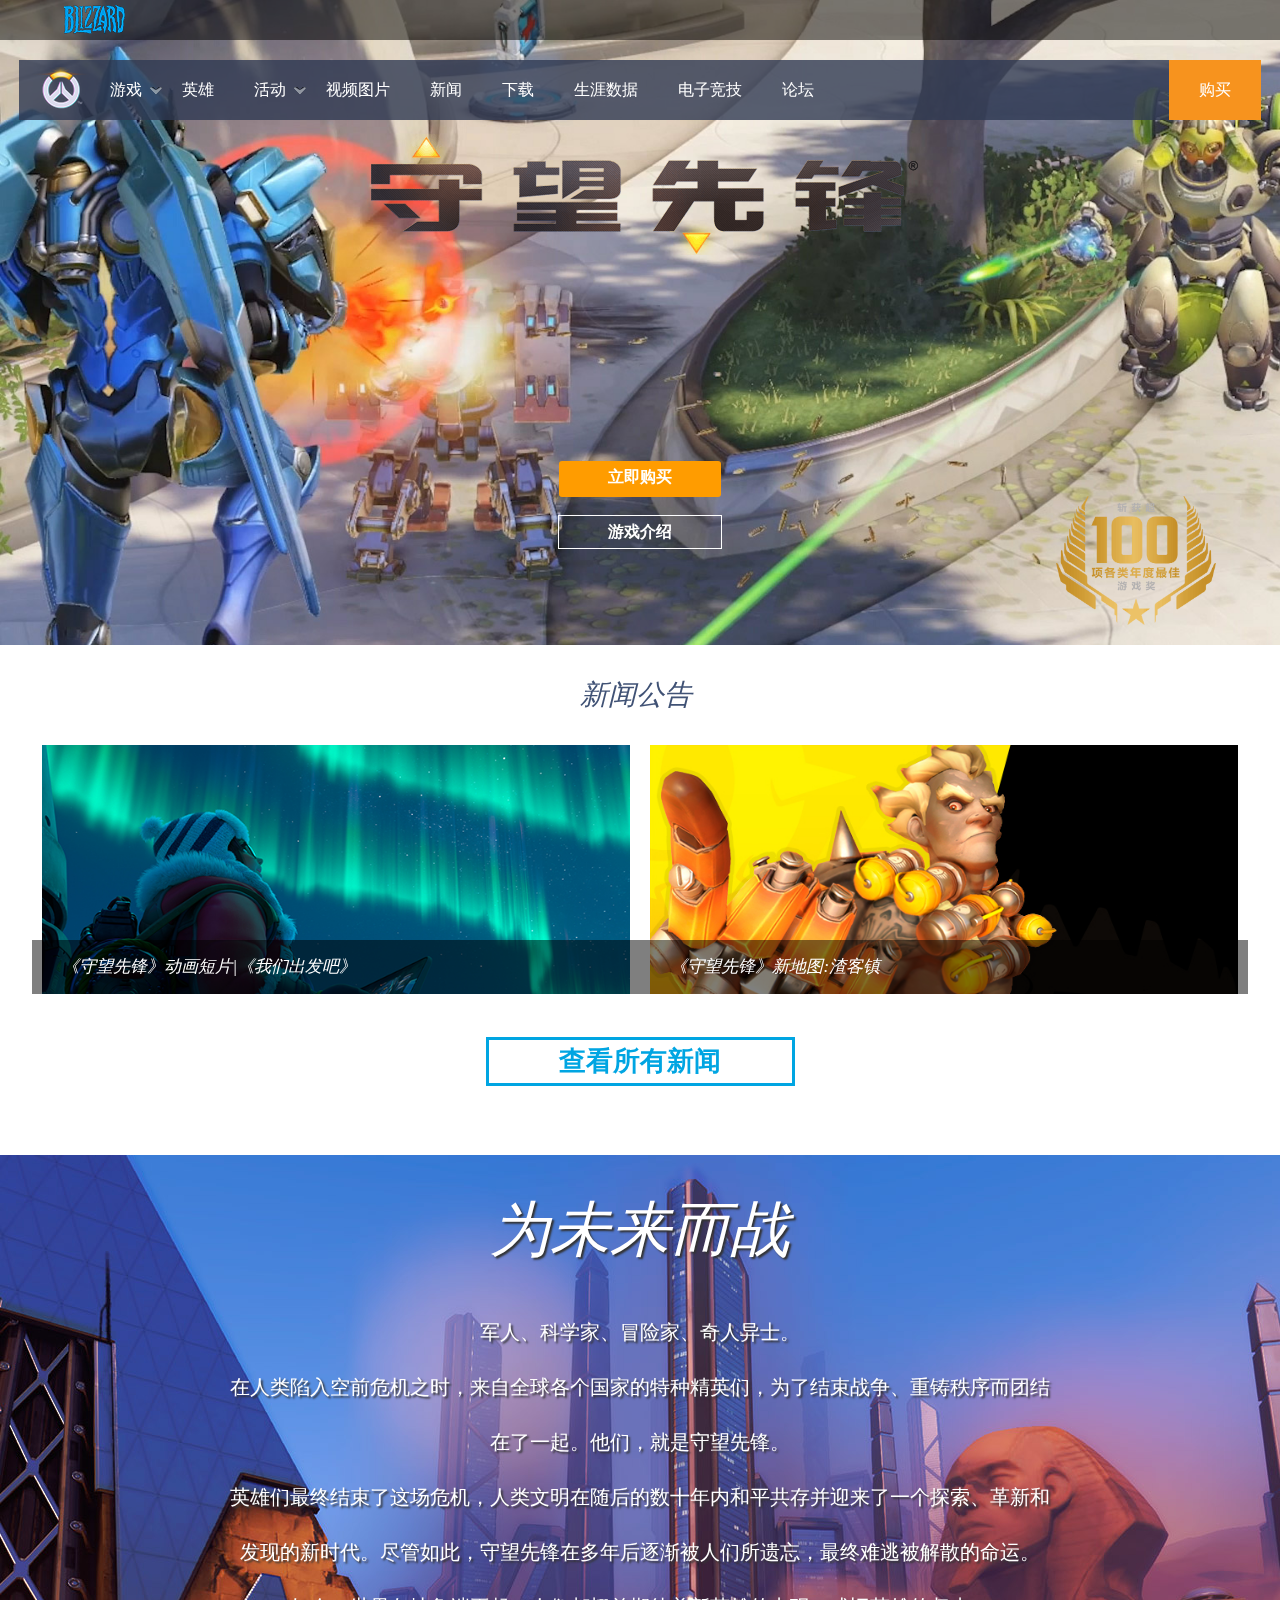
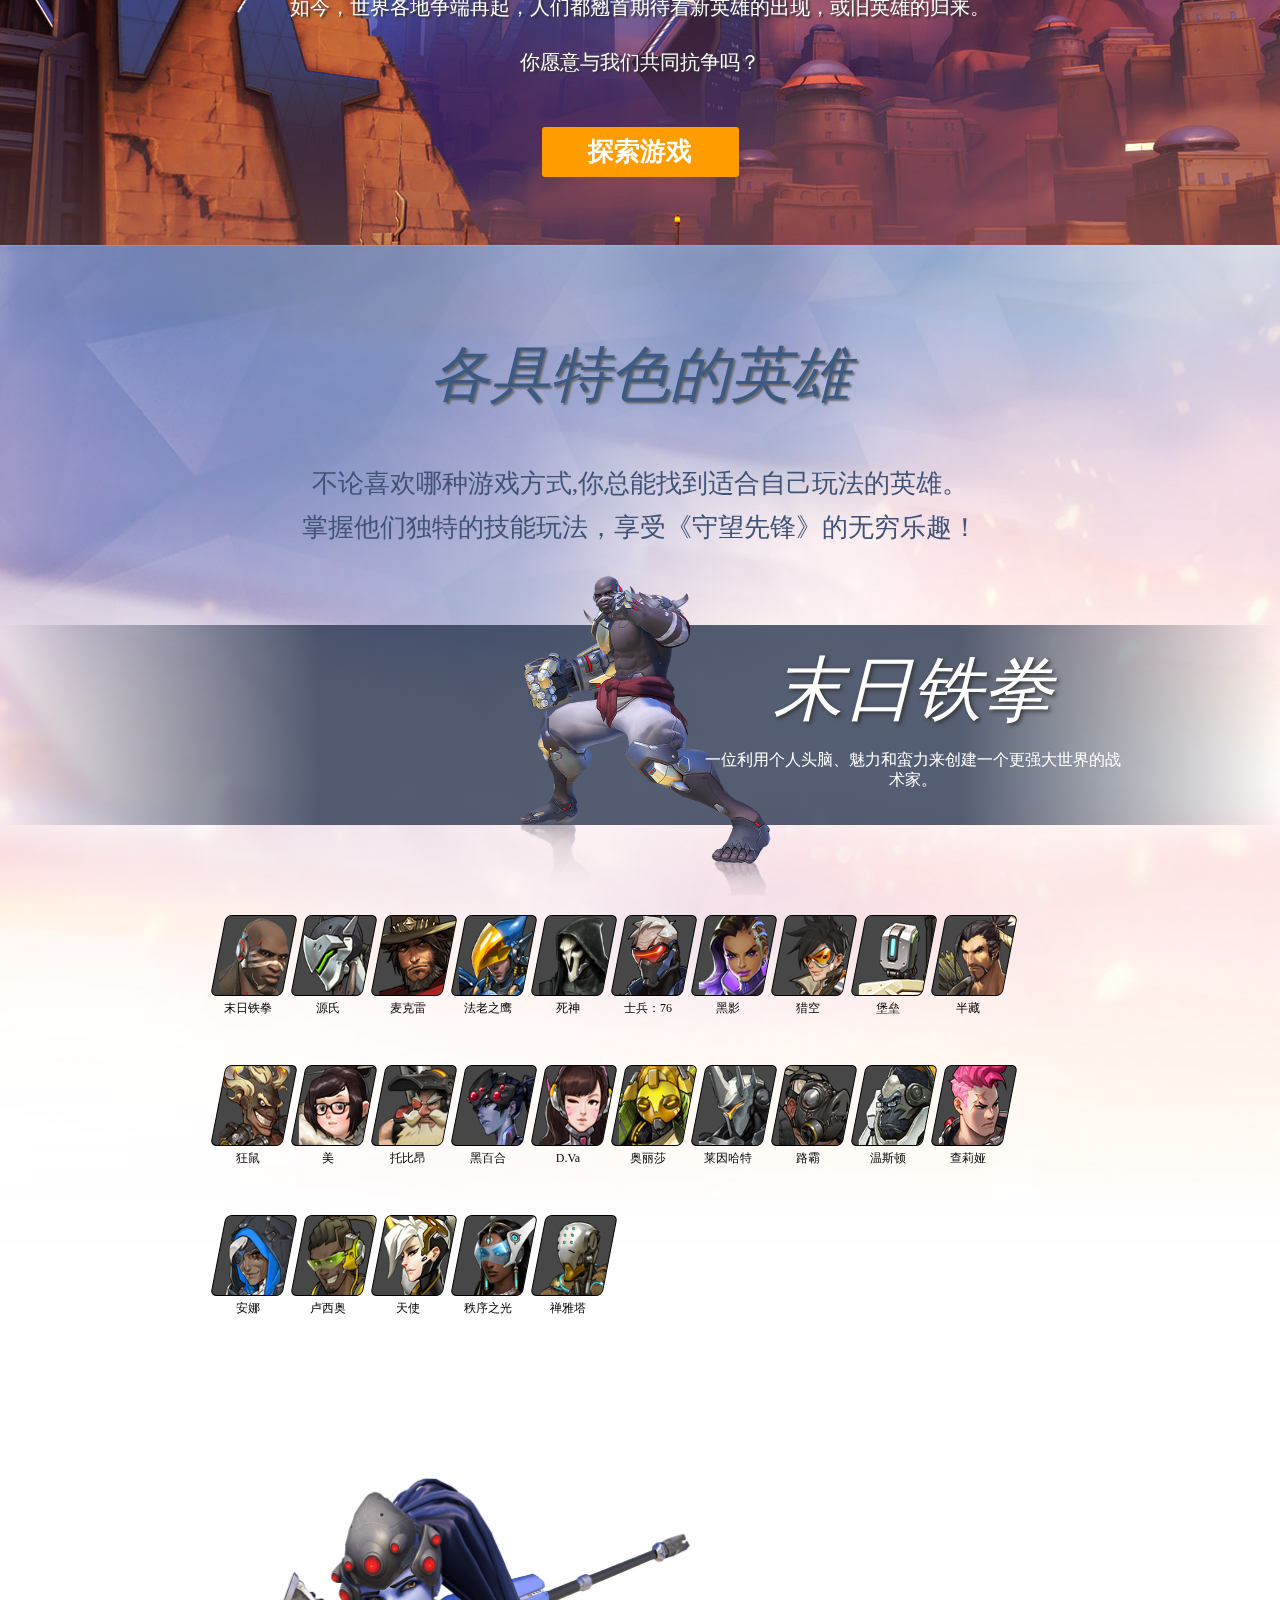
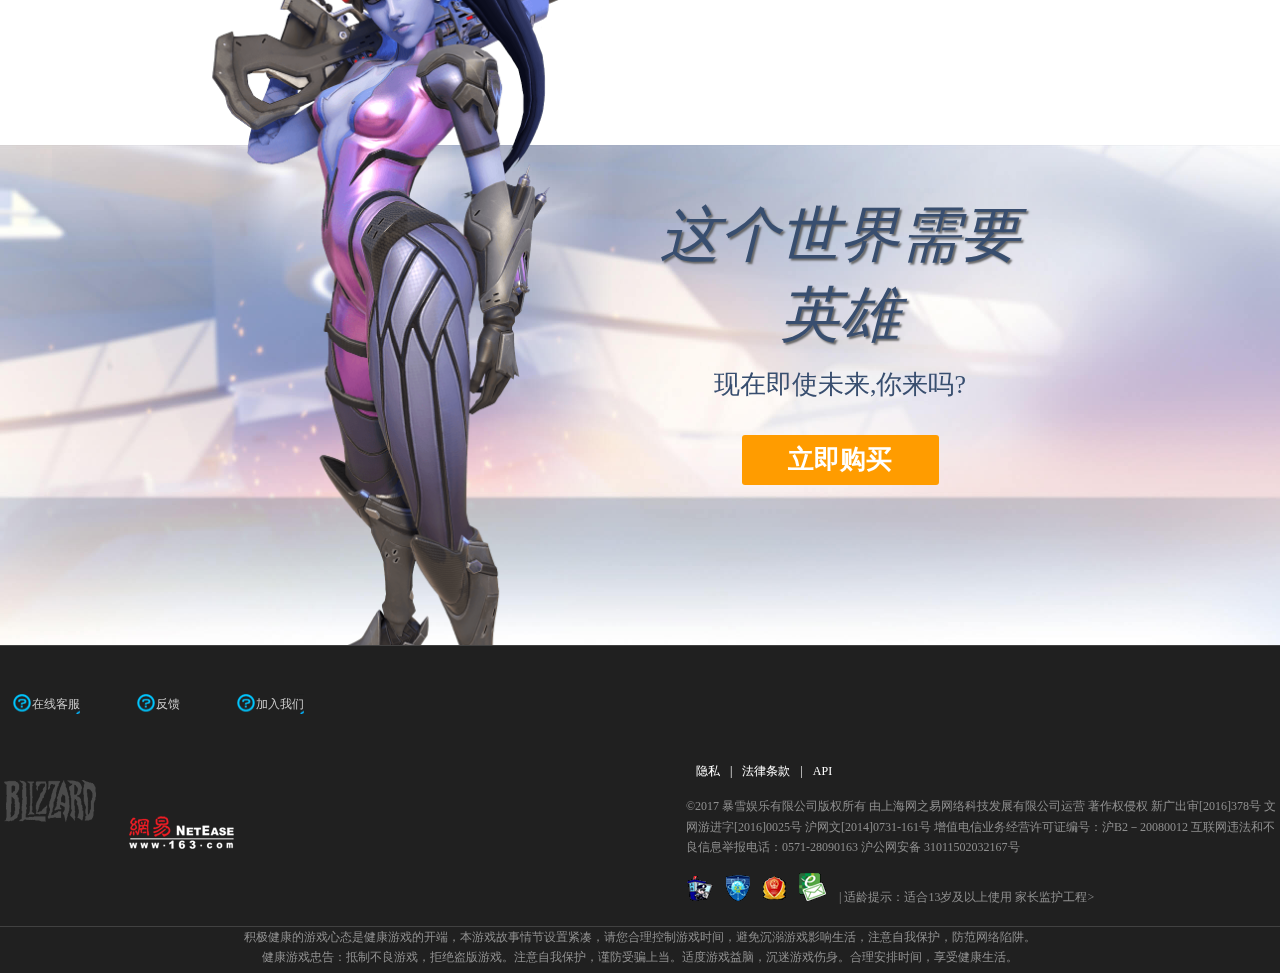
==== commit 5e478b4b: "first commit" ====
--- a/index.html
+++ b/index.html
@@ -74,7 +74,7 @@
 							</ul>
 						</div>
 						<div class="u-textCenters"><a href="" class="btn-orange">立即购买</a></div>
-						<div class="Navbar-siteMenuLogo"><img src="images/1%2Ffsbnet%2Fblizzard.png" alt=""></div>
+						<div class="Navbar-siteMenuLogo"><img src="images/2Fblizzard.png" alt=""></div>
 						<div class="Navbar-modalClose"><span></span></div>
 					</div>
 				</div>
@@ -203,7 +203,7 @@
 					</div>
 				</div>
 				<a class="centerList">
-					<img src="images/1%2Ffsbnet%2Fow-logo-mobile.png" alt="">
+					<img src="images/2Fow-logo-mobile.png" alt="">
 				</a>
 			</div>
 
@@ -239,7 +239,7 @@
 		<div class="introduce"><a href="#" class="introWd">游戏介绍</a></div>
 		<div class="newsBest">
 			<div class="flex-item">
-				<img src="images/1%2Fassets%2Fimg%2Fpages%2Fhome%2Fanniversary%2Fgoty.png" alt="" class="goty">
+				<img src="images/2Fgoty.png" alt="" class="goty">
 			</div>
 		</div>
 	</header>
@@ -299,7 +299,7 @@
 			<div class="con">
 				<ul class="footBzLogo">
 					<li class="BzH"></li>
-					<li><a href="#"> <img src="images/1%2Fimages%2Flayout%2Fblizzard.png" alt=""></a></li></ul>
+					<li><a href="#"> <img src="images/2Fblizzard.png" alt=""></a></li></ul>
 				<ul class="footWyLogo">
 					<li class="WyH"></li>
 					<li><a href="#"> <img src="images/k6LwtZg9qTLV+L1H8dcCDABpa1LfmJxl3wAAAABJRU5ErkJggg==.png" alt=""></a></li></ul>
--- a/css/style.css
+++ b/css/style.css
@@ -36,13 +36,13 @@
 header nav ul.navList li.navLogo>a{display:block;width:100%;height:100%;background:url(../images/ow-logo-mobile.png) no-repeat center;}
 header nav ul.navList li.nav{font-size:16px;padding:0 20px;}
 header nav ul.navList li.nav:hover{background:#505866;cursor:pointer;}
-header nav ul.navList li.gameA{background:url(../images/1%2Fassets%2Fimg%2Ficons%2Fmenus%2Fcaret-gray.png) no-repeat right center;}
+header nav ul.navList li.gameA{background:url(../images/2Fcaret-gray.png) no-repeat right center;}
 header nav ul.navList li.gameA:hover .secnav{display:block;}
 header nav ul.navList li.gameA .secnav{display:none;width: 85%;padding-left:15%;position:absolute;left:0;top:60px;background:rgba(48,58,82,0.9);}
 header nav ul.navList li.gameA .secnav li{font-size:12px;}
 header nav ul.navList li.gameA .secnav li a{margin:0 20px;padding-left:10px;}
 header nav ul.navList li.gameA .secnav li a:hover{border-left:1px solid #66D9EF;}
-header nav ul.navList li.gameB{background:url(../images/1%2Fassets%2Fimg%2Ficons%2Fmenus%2Fcaret-gray.png) no-repeat right center;}
+header nav ul.navList li.gameB{background:url(../images/2Fcaret-gray.png) no-repeat right center;}
 header nav ul.navList li.gameB:hover .secnav{display:block;}
 header nav ul.navList li.gameB .secnav{display:none;width:77%;padding-left:23%;position:absolute;left:0;top:60px;background:rgba(48,58,82,0.9);}
 header nav ul.navList li.gameB .secnav li{font-size:12px;}
@@ -114,7 +114,7 @@
 /*游戏列表*/
 .Navbar-expandableContainer{position:relative;border-top:1px solid rgba(255,255,255,.08);display:none;}
 .Navbar-expandableContent{position:absolute;bottom:0;left:0;right:0;}
-.Navbar-expandableItemImage{background:url(../images/1%2Ffsbnet%2Flogo-mobile-ow.png) no-repeat;margin-right:5px;width:1.5em;height:1.5em;display:inline-block;background-size:cover;}
+.Navbar-expandableItemImage{background:url(../images/2Flogo-mobile-ow.png) no-repeat;margin-right:5px;width:1.5em;height:1.5em;display:inline-block;background-size:cover;}
 .Navbar-expandableItem{display:flex;flex-direction:row;align-items:center;border-top:1px solid rgba(255,255,255,.07);cursor:pointer;height:44px;line-height:44px;padding:0 20px;color: #00aeff;} 
 .Navbar-esportsExpandable{position:relative;}
 .navMobile{display:none;}
@@ -148,8 +148,8 @@
 @media screen and (max-width:1300px) {
     /*logo*/
     header nav ul.navList li.navLogo{width:58px;height:58px;}
-    header nav ul.navList li.navLogo>a{display:block;width:100%;height:100%;background:url(../images/1%2Fassets%2Fimg%2Fnav-logo-condensed.png) no-repeat center;}
-    header .logo{width:100%;height:149px;margin:0;background:url(../images/1%2Fassets%2Fimg%2Fpages%2Fhome%2Fanniversary%2Flogo-dark-overwatch-text.png) no-repeat center;}
+    header nav ul.navList li.navLogo>a{display:block;width:100%;height:100%;background:url(../images/2Fnav-logo-condensed.png) no-repeat center;}
+    header .logo{width:100%;height:149px;margin:0;background:url(../images/2Flogo-dark-overwatch-text.png) no-repeat center;}
     header .buy{width:162px;height:36px;font-size:1.6rem;margin-top:12rem;}
     header .buy>a{font-size:1rem;line-height:2rem;display:block;}
     header .introduce{width:162px;border:1px solid #fff;}
@@ -158,8 +158,8 @@
 @media screen and (max-width:768px) {
     /*logo*/
     header nav ul.navList li.navLogo{width:58px;height:58px;}
-    header nav ul.navList li.navLogo>a{display:block;width:100%;height:100%;background:url(../images/1%2Fassets%2Fimg%2Fnav-logo-condensed.png) no-repeat center;}
-    header .logo{width:100%;height:106px;margin:0;background:url(../images/1%2Fassets%2Fimg%2Fpages%2Fhome%2Fanniversary%2Flogo-dark-overwatch-text.png) no-repeat center;}
+    header nav ul.navList li.navLogo>a{display:block;width:100%;height:100%;background:url(../images/2Fnav-logo-condensed.png) no-repeat center;}
+    header .logo{width:100%;height:106px;margin:0;background:url(../images/2Flogo-dark-overwatch-text.png) no-repeat center;}
     header nav ul.navList li.nav{font-size:0.8rem;padding:0 16px;}
     header nav ul.navList li.buyWd{float:right;background:#F7931E;padding:0 12px;font-size:0.8rem;}
     header .buy{width:180px;height:36px;font-size:1.6rem;margin-top:9rem;}
--- a/css/index.css
+++ b/css/index.css
@@ -22,13 +22,13 @@
 #pic i{display:block;height:54px;background:rgba(0,0,0,0.5);position:absolute;bottom:0;left:0;width: 95%;line-height:54px;padding-left:5%;font-size:17px;color:#fff;}
 article .news .lookNews{width: 303px;height: 43px;border:3px solid #00A5E2;font-weight:800;color:#00A5E2;margin:0 auto;line-height:43px;font-size:27px;text-align:center;margin-top:43px;}
 article .news .lookNews:hover{cursor: pointer;background:#00A5E2;color:#fff;}
-article .future{height:690px;width: 100%;background:url(../images/1%2Fassets%2Fimg%2Fpages%2Fhome%2Fcairo-desktop.jpg) no-repeat center center; background-size:cover;}
+article .future{height:690px;width: 100%;background:url(../images/2Fcairo-desktop.jpg) no-repeat center center; background-size:cover;}
 article .future ul.futruePic{display:none;}
 article .future ul.futrueWd{width:1000px;margin:0 auto;height: 80%;font-size:20px;text-align:center;color:#fff;text-shadow: 2px 2px 2px #333;line-height:55px;}
 article .future ul.futrueWd>i{font-size:60px;line-height:150px;}
 article .future .search{margin:0 auto;width: 197px;height: 50px;text-align:center;line-height:50px;background:#FF9C00;margin-top:20px;border-radius:3px;cursor:pointer;color:#fff;font-size:26px;font-weight:800;}
 article .future .search:hover{background:#FFB033;}
-article #hero{height:1160px;background:url(../images/1%2Fassets%2Fimg%2Fpages%2Fhome%2Fcandy.jpg) no-repeat #fff;}
+article #hero{height:1160px;background:url(../images/2Fcandy.jpg) no-repeat #fff;}
 article #hero #heroWd{width: 733px;height:285px;margin:0 auto;text-align:center;padding-top:95px;}
 article #heroi{display:block;font-size:60px;color:#3C5A83;text-shadow:2px 2px 2px  #666;height:70px;line-height:70px;}
 article #heroCon{font-size:26px;line-height:44px;margin-top:52px;color:#405275;}
@@ -50,7 +50,7 @@
 
 article .black{height:400px;}
 
-article #need{padding-left:50%;padding-top:50px;height:450px;background:url(../images/1%2Fassets%2Fimg%2Fbg-museum.jpg) no-repeat;background-size:100% 650px;position:relative;}
+article #need{padding-left:50%;padding-top:50px;height:450px;background:url(../images/2Fbg-museum.jpg) no-repeat;background-size:100% 650px;position:relative;}
 article #need .pic{width:587px;height:600px;position:absolute;bottom:0px;left:10%;background:url(../images/128Q2hX4DRTIiAAAAABJRU5ErkJggg==.png) no-repeat center;background-size:cover;}
 article #need .need{font-size: 60px;color:#384E6F;line-height:80px;width: 400px;text-align:center;text-shadow:2px 2px 2px #666;}
 article #need .now{font-size:26px;color:#384E6F;width: 400px;text-align:center;height:60px;line-height:60px;}
@@ -59,9 +59,9 @@
 /*768的pad底部上的立即购买*/
 article .padBuy{display:none;height:540px;text-align:center;padding:44px 30px;background:rgb(243,241,245);}
 article .padBuy>h2{width:100%;height:74px;margin-bottom:44px;text-shadow:0 4px 5px rgba(60,72,96,.5);font-size:3.6rem;font-style: italic;color:rgb(60,92,136);font-weight:400;}
-article .padBuy .padBg{background:url(../images/1%2Fassets%2Fimg%2Fpages%2Fhome%2Fdorado-tablet.jpg) no-repeat top;background-size:cover;width:100%;min-height:17rem;position:relative;}
-article .padBuy .padBg .padPeople{position:absolute;bottom:0;background:url(../images/1%2Fassets%2Fimg%2Fpages%2Fhome%2Fwidowmaker-default-tablet.png) no-repeat center;height:110%;width:100%;background-size:auto 100%;}
-article .padBuy .padWd{background:url(../images/1%2Fassets%2Fimg%2Fpages%2Fhome%2Fgame-bg-tablet.png) no-repeat top;background-size:cover;width:100%;height:153px;padding:40px 14px 0;}
+article .padBuy .padBg{background:url(../images/2Fdorado-tablet.jpg) no-repeat top;background-size:cover;width:100%;min-height:17rem;position:relative;}
+article .padBuy .padBg .padPeople{position:absolute;bottom:0;background:url(../images/2Fwidowmaker-default-tablet.png) no-repeat center;height:110%;width:100%;background-size:auto 100%;}
+article .padBuy .padWd{background:url(../images/2Fgame-bg-tablet.png) no-repeat top;background-size:cover;width:100%;height:153px;padding:40px 14px 0;}
 article .padBuy .padWd>p{line-height:2.47rem;font-size:2rem;color:rgb(64,82,117);}
 .phoneExcessive{display:none;background: linear-gradient(180deg,rgba(251,230,233,0)0,#fbe6e9);width:100%;height:100px;}
 /* article end */
